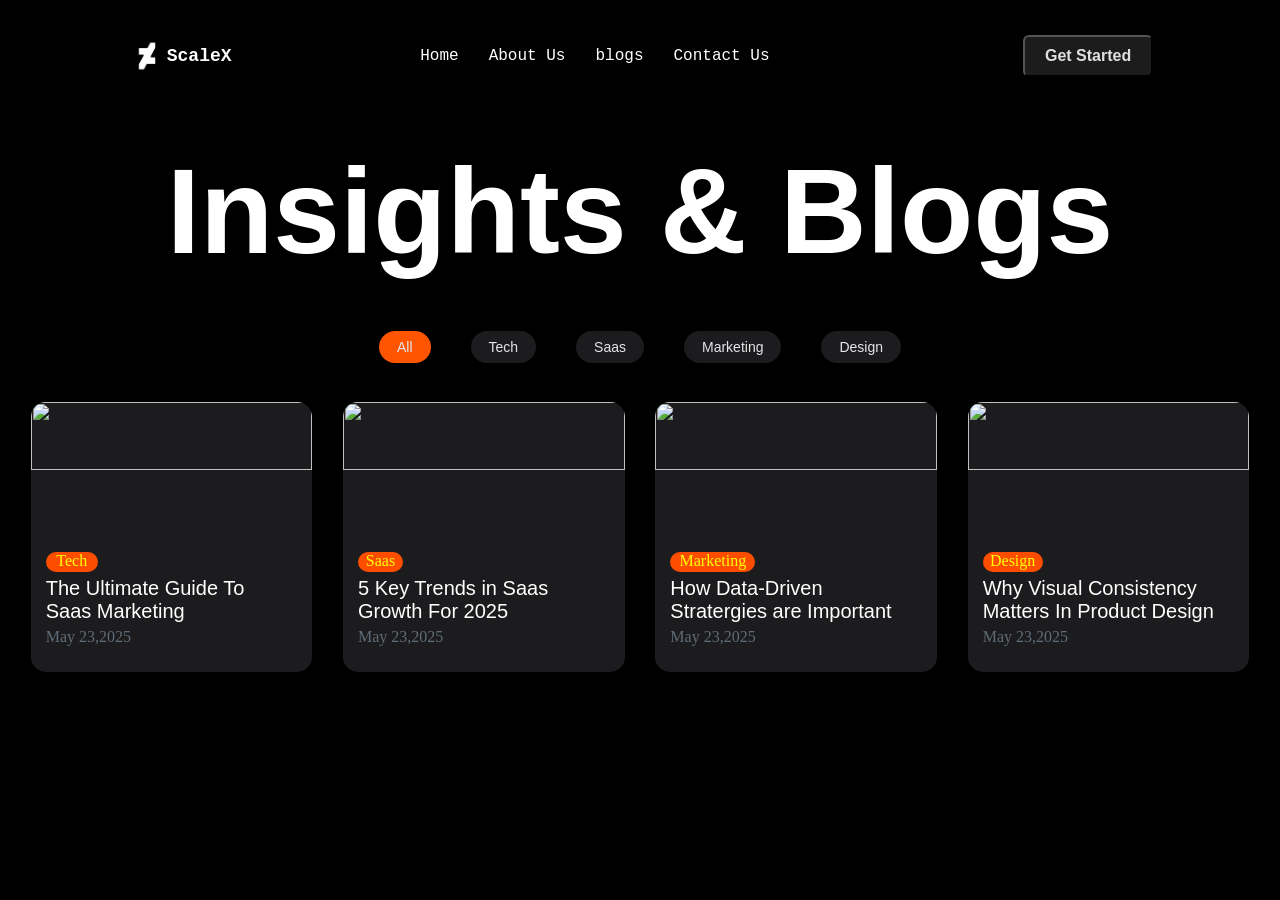
==== 1/index.html @ 0212af83 "Initial commit" ====
<!DOCTYPE html>
<html lang="en">
<head>
    <meta charset="UTF-8">
    <meta name="viewport" content="width=device-width, initial-scale=1.0">
    <title>A2-1</title>
    <link rel="stylesheet" href="style.css">
</head>
<body>
    <main>
        <header><div class="logo"><img  src="./OIP-removebg-preview.png" alt=""><h1>ScaleX</h1></div>
            <nav>
                <a href="#home">Home</a>
                <a href="#about">About Us</a>
                <a href="#blogs">blogs</a>
                <a href="#contact">Contact Us</a>
            </nav>
            <button>Get Started</button>
        </header>
        <div class="hero">
            <h1>Insights & Blogs</h1>
        </div>
        <div id="category">
            <div><button style="background-color: rgb(255, 85, 0);">All</button></div>
            <div><button>Tech</button></div>
            <div><button>Saas</button></div>
            <div><button>Marketing</button></div>
            <div><button>Design</button></div>
        </div>
        <footer>
            <div class="card"><img src="https://web-images4.pixpa.com/UKKjgYyYu__U4KgQJZSdKJ3SHtyC8kNSq0aVKWVwAas/rs:fit:1200:0/q:80/aHR0cHM6Ly9waXhwYWNvbS1pbWcucGl4cGEuY29tL2NvbS9hcnRpY2xlcy8xNTk5NzYzNTcyLTUxMzQzMy1zYXZlLTIwMjAwOTExLTI0MTEyMmpwZy5qcGc=" alt="">
                <div class="info"><div style="width:52px;" class="cat">Tech</div>
                <h2>The Ultimate Guide To<br>Saas Marketing</h2>
                <p>May 23,2025</p></div>
            </div>
            <div class="card"><img src="https://cdn.trendhunterstatic.com/thumbs/328/monochromatic-design.jpeg" alt="">
                <div class="info"><div style="width:45px;" class="cat">Saas</div>
                <h2>5 Key Trends in Saas<br>Growth For 2025</h2>
                <p>May 23,2025</p></div>
            </div>
            <div class="card"><img src="https://images-wixmp-ed30a86b8c4ca887773594c2.wixmp.com/f/89e85545-1f2b-4992-9b5e-7e4cd89f7b3a/d1b5y1n-8555fefb-1816-4ad7-aff8-d421ecbbf8c9.jpg/v1/fill/w_600,h_450,q_75,strp/sophers_by_nozomi_aishou_d1b5y1n-fullview.jpg?token=eyJ0eXAiOiJKV1QiLCJhbGciOiJIUzI1NiJ9.[base64].BHV0j3kfzQcpGEbiA1mJX9M4rMeyShpqWlI-bmhkKMk" alt="">
                <div class="info"><div style="width:85px;"class="cat" >Marketing</div>
                <h2>How Data-Driven<br>Stratergies are Important</h2>
                <p>May 23,2025</p></div>
            </div>
            <div class="card"><img src="https://i1.wp.com/digital-photography-school.com/wp-content/uploads/2017/03/monochrome-03.jpg?resize=750%2C500&ssl=1" alt="">
                <div class="info"><div style="width:60px;" class="cat">Design</div>
                <h2>Why Visual Consistency<br> Matters In Product Design</h2>
                <p>May 23,2025</p></div>
            </div>
            
        </footer>
    </main>
    
</body>
</html>
---- 1/style.css ----
*{
    padding: 0%;
    margin: 0;
    box-sizing: border-box;
}
html,body {
    width: 100%;
    height: 100%;
}
main {
    width: 100%;
    height: 100%;
    background-color: black;
}
header{
    height: 112px;
    width: 100%;
    display: flex;
    justify-content: space-around;
    align-items: center;
}
.logo {
    height: 40px;
    width: 40px;
    color: white;
    display: flex;
    font-size: 18px;
    align-items: center;
}
.logo h1 {
    font-size: 18px;
    font-family: 'Courier New', Courier, monospace;
}
.logo img {
    height: 40px;
    width: 40px;
}
nav {
    display: flex;
    justify-content: space-evenly;
    gap: 30px;
    
}
nav a {
    font-style: none;
    font-family: 'Courier New', Courier, monospace;
    color: white;
    text-decoration: none;
}
header button {
        background:#1c1c1c;
        border-radius: 6px;
        padding: 10px 20px;
        font-size: 16px;
        font-weight: 700;
        color: #E0E0E0;
        cursor: pointer;
        
}
.hero {
    height: 200px;
    width: 100%;
}
.hero h1 {
    color: white;
    text-align: center;
    font-size: 120px;
    font-family: 'Franklin Gothic Medium', 'Arial Narrow', Arial, sans-serif;
    margin: 10px;
    padding: 20px;
}
#category{
    display: flex;
    height: 50px;
    width: 100%;
    align-items: center;
    justify-content: center;
    gap: 40px;
    padding: 20px;
    display: flex;
}
#category button {
    background-color: #1c1c1e; 
    color: #e5e5e7;           
    font-family: -apple-system, BlinkMacSystemFont, "Segoe UI", Roboto, Helvetica, Arial, sans-serif;
    font-size: 14px;
    font-weight: 500;
    padding: 8px 18px;
    border-radius: 20px;    
    border: none;
    cursor: pointer;
}
footer {
    width: 100%;
    height:330px;
    display: flex;
    align-items: center;
    justify-content: space-evenly;

}
.card {
    height: 270px;
    width: 22%;
    background-color: #1c1c1e;
    border-radius: 15px;
}
.card img {
    width: 100%;
    height: 50%;
    border-radius: 15px;
}
footer h2 {
    color: white;
    font-size: 20px;
    font-family:Arial, Helvetica, sans-serif;
    font-weight: 300;
    margin-top: 5px;
    margin-bottom: 5px;
}
.cat {
    height: 20px;
    background-color: rgb(255, 77, 0);
    color: yellow;
    border-radius: 10px;
    text-align: center;
}
.info {
    padding: 15px;
}
.info p {
    color: rgb(95, 108, 119);
}
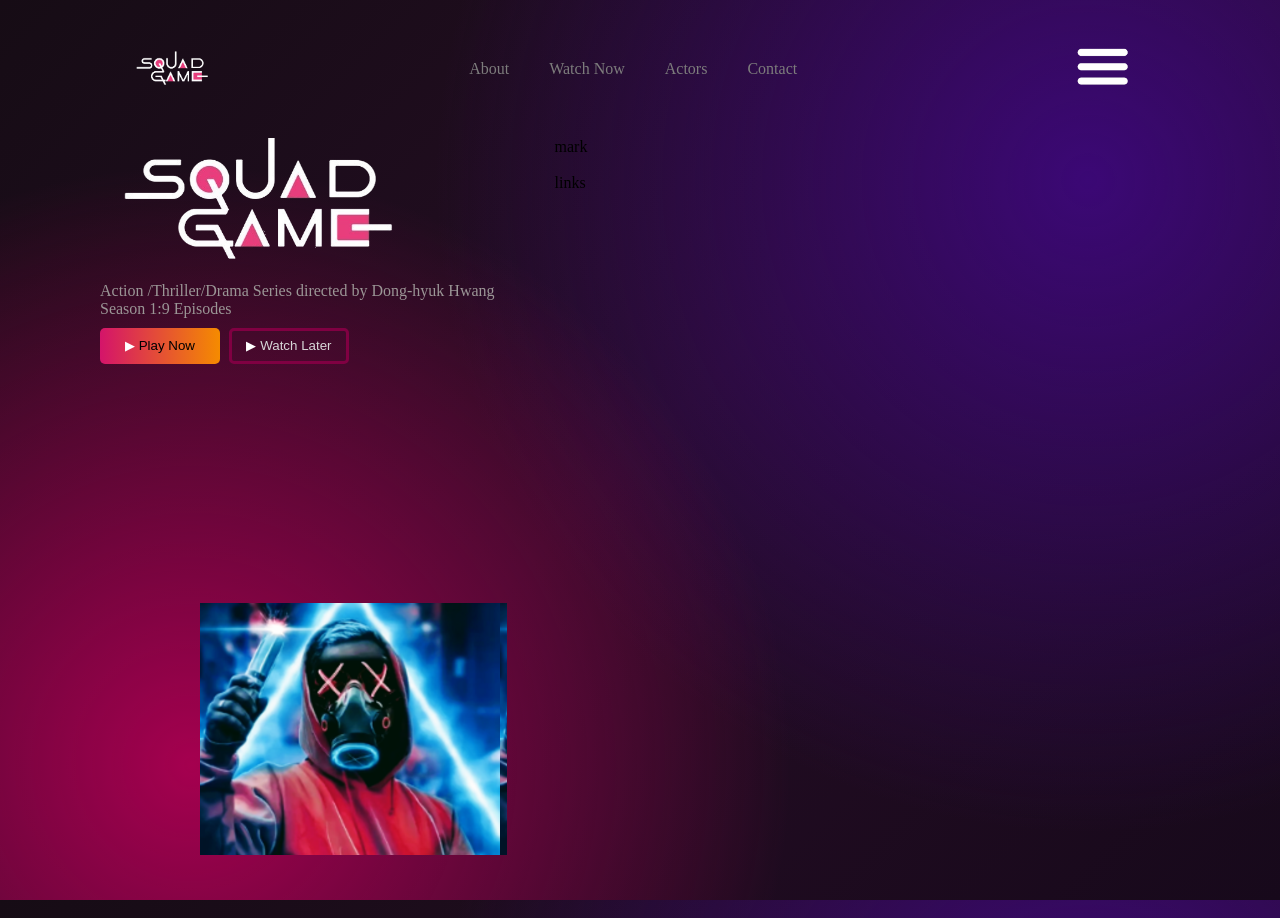
==== commit 8d7dff59: "ASSIGNMENT 3" ====
--- a/1/index.html
+++ b/1/index.html
@@ -3,54 +3,42 @@
 <head>
     <meta charset="UTF-8">
     <meta name="viewport" content="width=device-width, initial-scale=1.0">
-    <title>A2-1</title>
+    <title>A3-1</title>
     <link rel="stylesheet" href="style.css">
 </head>
 <body>
+    <header>
+        <div><img src="./Squad Game (2)_edited.avif" alt="" id="i1"></div>
+        <nav>
+            <a href="">About</a>
+            <a href="">Watch Now</a>
+            <a href="">Actors</a>
+            <a href="">Contact</a>
+        </nav>
+        <div><img src="./navbar-toggle-icon-menu-hamburger-png-white--m2i8i8A0K9A0H7b1-removebg-preview.png" alt="" id="i2"></div>
+    </header>
     <main>
-        <header><div class="logo"><img  src="./OIP-removebg-preview.png" alt=""><h1>ScaleX</h1></div>
-            <nav>
-                <a href="#home">Home</a>
-                <a href="#about">About Us</a>
-                <a href="#blogs">blogs</a>
-                <a href="#contact">Contact Us</a>
-            </nav>
-            <button>Get Started</button>
-        </header>
-        <div class="hero">
-            <h1>Insights & Blogs</h1>
+        <div id="hero1">
+            <img src="./sq-removebg-preview.png" alt="" id="squid">
+            <p>Action /Thriller/Drama Series directed by Dong-hyuk Hwang<br>Season 1:9 Episodes</p>
+            <button id="bt1">
+                <span style="color: white;">▶</span>
+                <span>Play Now</span>
+            </button>
+            <button id="bt2">
+                <span style="color: white;">▶</span>
+                    Watch Later</button>
         </div>
-        <div id="category">
-            <div><button style="background-color: rgb(255, 85, 0);">All</button></div>
-            <div><button>Tech</button></div>
-            <div><button>Saas</button></div>
-            <div><button>Marketing</button></div>
-            <div><button>Design</button></div>
-        </div>
-        <footer>
-            <div class="card"><img src="https://web-images4.pixpa.com/UKKjgYyYu__U4KgQJZSdKJ3SHtyC8kNSq0aVKWVwAas/rs:fit:1200:0/q:80/aHR0cHM6Ly9waXhwYWNvbS1pbWcucGl4cGEuY29tL2NvbS9hcnRpY2xlcy8xNTk5NzYzNTcyLTUxMzQzMy1zYXZlLTIwMjAwOTExLTI0MTEyMmpwZy5qcGc=" alt="">
-                <div class="info"><div style="width:52px;" class="cat">Tech</div>
-                <h2>The Ultimate Guide To<br>Saas Marketing</h2>
-                <p>May 23,2025</p></div>
-            </div>
-            <div class="card"><img src="https://cdn.trendhunterstatic.com/thumbs/328/monochromatic-design.jpeg" alt="">
-                <div class="info"><div style="width:45px;" class="cat">Saas</div>
-                <h2>5 Key Trends in Saas<br>Growth For 2025</h2>
-                <p>May 23,2025</p></div>
-            </div>
-            <div class="card"><img src="https://images-wixmp-ed30a86b8c4ca887773594c2.wixmp.com/f/89e85545-1f2b-4992-9b5e-7e4cd89f7b3a/d1b5y1n-8555fefb-1816-4ad7-aff8-d421ecbbf8c9.jpg/v1/fill/w_600,h_450,q_75,strp/sophers_by_nozomi_aishou_d1b5y1n-fullview.jpg?token=eyJ0eXAiOiJKV1QiLCJhbGciOiJIUzI1NiJ9.[base64].BHV0j3kfzQcpGEbiA1mJX9M4rMeyShpqWlI-bmhkKMk" alt="">
-                <div class="info"><div style="width:85px;"class="cat" >Marketing</div>
-                <h2>How Data-Driven<br>Stratergies are Important</h2>
-                <p>May 23,2025</p></div>
-            </div>
-            <div class="card"><img src="https://i1.wp.com/digital-photography-school.com/wp-content/uploads/2017/03/monochrome-03.jpg?resize=750%2C500&ssl=1" alt="">
-                <div class="info"><div style="width:60px;" class="cat">Design</div>
-                <h2>Why Visual Consistency<br> Matters In Product Design</h2>
-                <p>May 23,2025</p></div>
-            </div>
-            
-        </footer>
+        <div id="hero2">
+        <div>mark</div>
+        <div><img src="" alt=""></div>
+        <div>links</div></div>
     </main>
+    <footer>
+        <div class="vid"><div></div></div>
+        <div class="vid"><div></div></div>
+        <div class="vid"><div></div></div>
+    </footer>
     
 </body>
 </html>
--- a/1/style.css
+++ b/1/style.css
@@ -1,132 +1,125 @@
-*{
-    padding: 0%;
+* {
+    padding: 0;
     margin: 0;
     box-sizing: border-box;
 }
 html,body {
+    height: 100%;
     width: 100%;
-    height: 100%;
 }
-main {
-    width: 100%;
-    height: 100%;
-    background-color: black;
+body {
+            margin: 0;
+            min-height: 100vh;
+
+            background:
+                radial-gradient(
+                    circle at 15% 85%,
+                    #a5004f 0%,
+                    transparent 45%
+                ),
+                radial-gradient(
+                    circle at 85% 20%,
+                    #3b0875 0%,
+                    transparent 50%
+                ),
+                linear-gradient(
+                
+                    135deg,
+                    #160c15,
+                    #250d24 50%,
+                    #17091b
+                );
+                
 }
-header{
-    height: 112px;
+
+header {
+    height: 12%;
     width: 100%;
     display: flex;
     justify-content: space-around;
     align-items: center;
+    padding-top: 30px;
+    color: white;
 }
-.logo {
-    height: 40px;
-    width: 40px;
-    color: white;
-    display: flex;
-    font-size: 18px;
-    align-items: center;
+
+#i1 {
+    height: 80px;
+    width: auto;
 }
-.logo h1 {
-    font-size: 18px;
-    font-family: 'Courier New', Courier, monospace;
-}
-.logo img {
-    height: 40px;
-    width: 40px;
+#i2{
+    height: 50px;
+    width: auto;
 }
 nav {
     display: flex;
     justify-content: space-evenly;
-    gap: 30px;
-    
+    gap: 40px;
 }
 nav a {
-    font-style: none;
-    font-family: 'Courier New', Courier, monospace;
+    text-decoration: none;
+    color:rgb(125, 124, 124);
+    
+
+}
+nav a:hover{
     color: white;
-    text-decoration: none;
+    border-bottom: 3px solid rgb(79, 3, 45);
 }
-header button {
-        background:#1c1c1c;
-        border-radius: 6px;
-        padding: 10px 20px;
-        font-size: 16px;
-        font-weight: 700;
-        color: #E0E0E0;
-        cursor: pointer;
-        
+main {
+    height: 55%;
+    width: 100%;
+    padding: 30px;
+    align-content: center;
+    display: flex;
+    gap: 60px;
 }
-.hero {
-    height: 200px;
-    width: 100%;
+
+#squid {
+    height: auto;
+    width: 300px;
+    margin-bottom: 10px;
 }
-.hero h1 {
-    color: white;
-    text-align: center;
-    font-size: 120px;
-    font-family: 'Franklin Gothic Medium', 'Arial Narrow', Arial, sans-serif;
-    margin: 10px;
-    padding: 20px;
+#hero1  {
+    padding-left: 70px;
+    color: rgb(155, 150, 150);
 }
-#category{
-    display: flex;
-    height: 50px;
-    width: 100%;
-    align-items: center;
-    justify-content: center;
-    gap: 40px;
-    padding: 20px;
-    display: flex;
+p{
+    margin-bottom: 10px;
 }
-#category button {
-    background-color: #1c1c1e; 
-    color: #e5e5e7;           
-    font-family: -apple-system, BlinkMacSystemFont, "Segoe UI", Roboto, Helvetica, Arial, sans-serif;
-    font-size: 14px;
-    font-weight: 500;
-    padding: 8px 18px;
-    border-radius: 20px;    
+#bt1 {
+    height: 36px;
+    width: 120px;
+    background: linear-gradient(90deg, #d4146a, #f58b00);
+    border-radius: 5px;
     border: none;
-    cursor: pointer;
+    margin-right: 5px;
+}
+#bt2 {
+    height: 36px;
+    width: 120px;
+    border-radius: 5px;
+    border: 3px solid rgb(128, 0, 66);
+    color: rgb(215, 215, 215);
+    background-color: transparent;
 }
 footer {
-    width: 100%;
-    height:330px;
+    height: 35%;
+    width: 80%;
     display: flex;
-    align-items: center;
-    justify-content: space-evenly;
-
+    gap: 30px;
+    margin-left: 200px;
 }
-.card {
-    height: 270px;
-    width: 22%;
-    background-color: #1c1c1e;
-    border-radius: 15px;
+footer div{
+    height: 80%;
+    width: 30%;
+    gap:30px;
 }
-.card img {
-    width: 100%;
-    height: 50%;
-    border-radius: 15px;
+.vid:nth-child(0){
+    background-image:url("./f1.gif");
 }
-footer h2 {
-    color: white;
-    font-size: 20px;
-    font-family:Arial, Helvetica, sans-serif;
-    font-weight: 300;
-    margin-top: 5px;
-    margin-bottom: 5px;
+.vid:nth-child(1){
+    background-image: url("./f2.png");
 }
-.cat {
-    height: 20px;
-    background-color: rgb(255, 77, 0);
-    color: yellow;
-    border-radius: 10px;
-    text-align: center;
+.vid:nth-child(2){
+    background-color: url("./f3.jpg");
 }
-.info {
-    padding: 15px;
-}
-.info p {
-    color: rgb(95, 108, 119);
-}
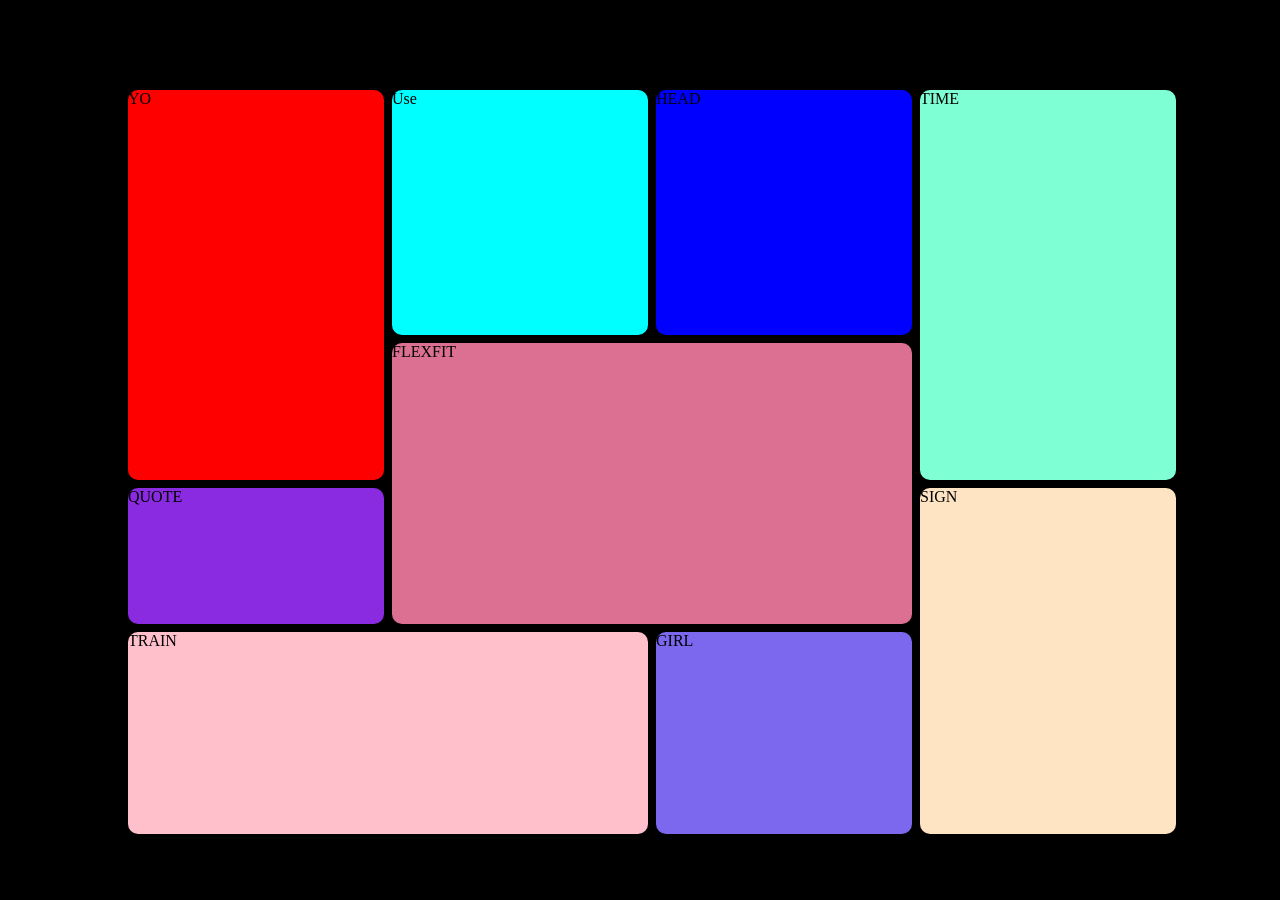
==== commit d1d129a1: "Assignment 4" ====
--- a/1/index.html
+++ b/1/index.html
@@ -3,42 +3,20 @@
 <head>
     <meta charset="UTF-8">
     <meta name="viewport" content="width=device-width, initial-scale=1.0">
-    <title>A3-1</title>
+    <title>A4-1</title>
     <link rel="stylesheet" href="style.css">
 </head>
 <body>
-    <header>
-        <div><img src="./Squad Game (2)_edited.avif" alt="" id="i1"></div>
-        <nav>
-            <a href="">About</a>
-            <a href="">Watch Now</a>
-            <a href="">Actors</a>
-            <a href="">Contact</a>
-        </nav>
-        <div><img src="./navbar-toggle-icon-menu-hamburger-png-white--m2i8i8A0K9A0H7b1-removebg-preview.png" alt="" id="i2"></div>
-    </header>
     <main>
-        <div id="hero1">
-            <img src="./sq-removebg-preview.png" alt="" id="squid">
-            <p>Action /Thriller/Drama Series directed by Dong-hyuk Hwang<br>Season 1:9 Episodes</p>
-            <button id="bt1">
-                <span style="color: white;">▶</span>
-                <span>Play Now</span>
-            </button>
-            <button id="bt2">
-                <span style="color: white;">▶</span>
-                    Watch Later</button>
-        </div>
-        <div id="hero2">
-        <div>mark</div>
-        <div><img src="" alt=""></div>
-        <div>links</div></div>
+        <div id="yo">YO</div>
+        <div id="use">Use</div>
+        <div id="head">HEAD</div>
+        <div id="time">TIME</div>
+        <div id="quote">QUOTE</div>
+        <div id="flexfit">FLEXFIT</div>
+        <div id="train">TRAIN</div>
+        <div id="girl">GIRL</div>
+        <div id="sign">SIGN</div>      
     </main>
-    <footer>
-        <div class="vid"><div></div></div>
-        <div class="vid"><div></div></div>
-        <div class="vid"><div></div></div>
-    </footer>
-    
 </body>
 </html>
--- a/1/style.css
+++ b/1/style.css
@@ -1,125 +1,75 @@
-* {
+*{
+    margin: 0;
     padding: 0;
-    margin: 0;
     box-sizing: border-box;
 }
 html,body {
     height: 100%;
     width: 100%;
+    background-color: black;
+    display: flex;
+    align-items: center;
+    justify-content: center;
 }
-body {
-            margin: 0;
-            min-height: 100vh;
+main{
+    display: grid;
+    height: 80%;
+    width: 80%;
+    margin: 1px solid;
+    grid-template-columns: 25% 25% 25% 25%;
+    grid-template-rows: 34% 19% 19% 28%;
 
-            background:
-                radial-gradient(
-                    circle at 15% 85%,
-                    #a5004f 0%,
-                    transparent 45%
-                ),
-                radial-gradient(
-                    circle at 85% 20%,
-                    #3b0875 0%,
-                    transparent 50%
-                ),
-                linear-gradient(
-                
-                    135deg,
-                    #160c15,
-                    #250d24 50%,
-                    #17091b
-                );
-                
-}
-
-header {
-    height: 12%;
-    width: 100%;
-    display: flex;
-    justify-content: space-around;
-    align-items: center;
-    padding-top: 30px;
-    color: white;
-}
-
-#i1 {
-    height: 80px;
-    width: auto;
-}
-#i2{
-    height: 50px;
-    width: auto;
-}
-nav {
-    display: flex;
-    justify-content: space-evenly;
-    gap: 40px;
-}
-nav a {
-    text-decoration: none;
-    color:rgb(125, 124, 124);
-    
+    grid-template-areas: 
+    "A1 A2 A3 A4"
+    "A1 A5 A5 A4"
+    "A6 A5 A5 A7"
+    "A8 A8 A9 A7"
+    ;
+    grid-gap: 8px;
 
 }
-nav a:hover{
-    color: white;
-    border-bottom: 3px solid rgb(79, 3, 45);
+#yo{
+    background-color: red;
+    grid-area: A1;
+    border-radius: 10px;
 }
-main {
-    height: 55%;
-    width: 100%;
-    padding: 30px;
-    align-content: center;
-    display: flex;
-    gap: 60px;
+#use{
+    background-color: aqua;
+    grid-area: A2;
+    border-radius: 10px;
 }
-
-#squid {
-    height: auto;
-    width: 300px;
-    margin-bottom: 10px;
+#head{
+    background-color:blue ;
+    grid-area: A3;
+    border-radius: 10px;
 }
-#hero1  {
-    padding-left: 70px;
-    color: rgb(155, 150, 150);
+#time{
+    background-color: aquamarine;
+    grid-area: A4;
+    border-radius: 10px;
 }
-p{
-    margin-bottom: 10px;
+#quote{
+    background-color: blueviolet;
+    grid-area: A6;
+    border-radius: 10px;
 }
-#bt1 {
-    height: 36px;
-    width: 120px;
-    background: linear-gradient(90deg, #d4146a, #f58b00);
-    border-radius: 5px;
-    border: none;
-    margin-right: 5px;
+#flexfit{
+    background-color: palevioletred;
+    grid-area: A5;
+    border-radius: 10px;
 }
-#bt2 {
-    height: 36px;
-    width: 120px;
-    border-radius: 5px;
-    border: 3px solid rgb(128, 0, 66);
-    color: rgb(215, 215, 215);
-    background-color: transparent;
+#train{
+    background-color: pink;
+    grid-area: A8;
+    border-radius: 10px;
 }
-footer {
-    height: 35%;
-    width: 80%;
-    display: flex;
-    gap: 30px;
-    margin-left: 200px;
+#girl{
+    background-color: mediumslateblue;
+    grid-area: A9;
+    border-radius: 10px;
 }
-footer div{
-    height: 80%;
-    width: 30%;
-    gap:30px;
+#sign{
+    background-color: bisque;
+    grid-area:A7;
+    border-radius: 10px;
 }
-.vid:nth-child(0){
-    background-image:url("./f1.gif");
-}
-.vid:nth-child(1){
-    background-image: url("./f2.png");
-}
-.vid:nth-child(2){
-    background-color: url("./f3.jpg");
-}
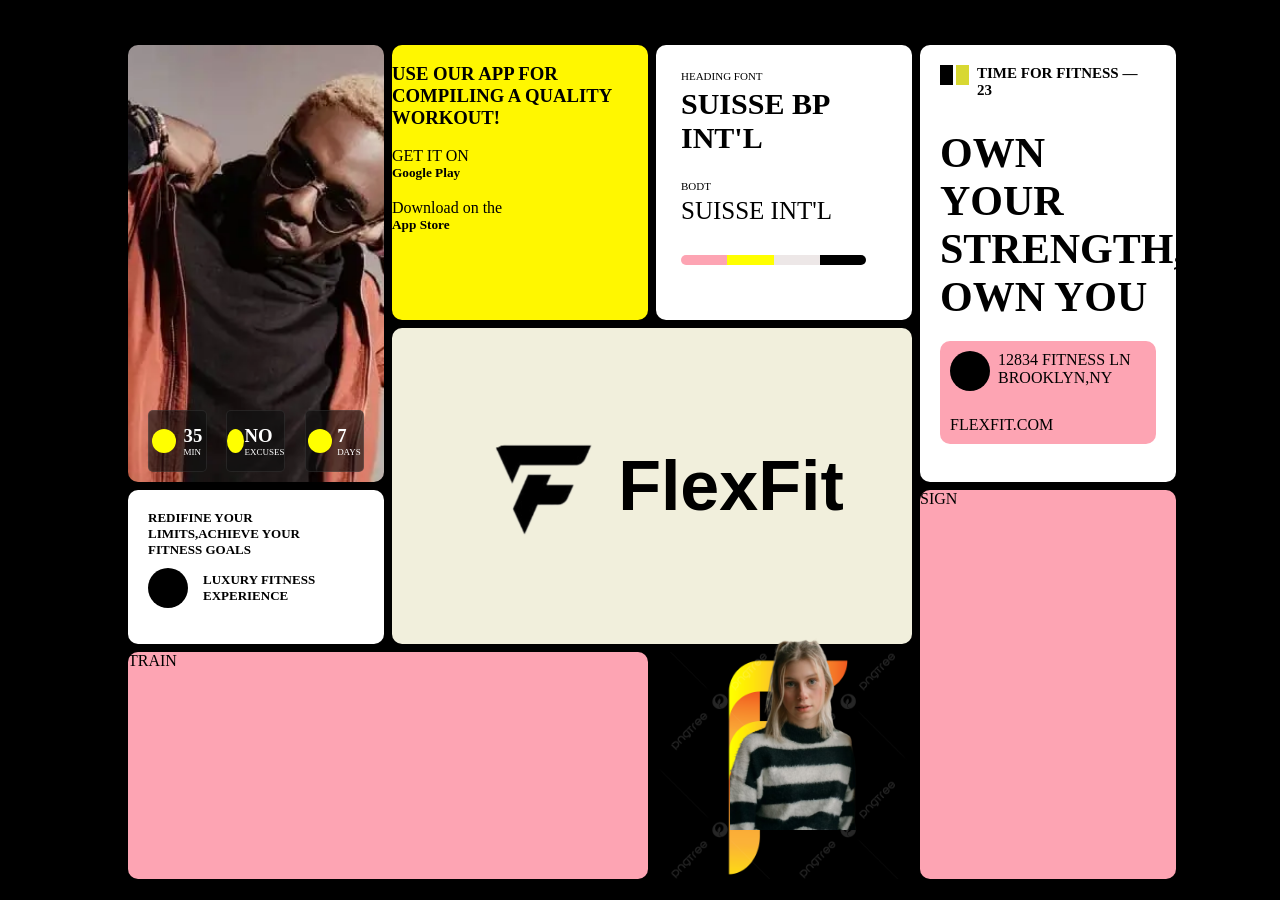
==== commit c95deffe: "latest" ====
--- a/1/index.html
+++ b/1/index.html
@@ -8,14 +8,68 @@
 </head>
 <body>
     <main>
-        <div id="yo">YO</div>
-        <div id="use">Use</div>
-        <div id="head">HEAD</div>
-        <div id="time">TIME</div>
-        <div id="quote">QUOTE</div>
-        <div id="flexfit">FLEXFIT</div>
+        <div id="yo">
+
+            <div class="feat">
+                <div class="inn"></div>
+                <div><h3>35</h3><p>MIN</p></div>
+            </div>
+            <div class="feat">
+                <div class="inn"></div>
+                <div><h3>NO</h3><p>EXCUSES</p></div>
+            </div>
+            <div class="feat">
+                <div class="inn"></div>
+                <div><h3>7</h3><p>DAYS</p></div>
+            </div>
+        </div>
+        <div id="use">
+            <img src="" alt="">
+            <h3>USE OUR APP FOR<br>COMPILING A QUALITY<br>WORKOUT!</h3>
+            <div id="play">
+                <div><img src="" alt=""><div><p>GET IT ON</p><h5>Google Play</h5></div></div>
+                <div><img src="" alt=""><div><p>Download on the</p><h5>App Store</h5></div></div>
+            </div>
+        </div>
+        <div id="head">
+            <p>HEADING FONT</p>
+            <h1>SUISSE BP INT'L</h1>
+            <p>BODT</p>
+            <h3>SUISSE INT'L</h3>
+            <div id="pipe">
+                <div style="background-color: rgb(253, 164, 179);"></div>
+                <div style="background-color: yellow;"></div>
+                <div style="background-color: rgb(237, 231, 231);"></div>
+                <div style="background-color: black;"></div>
+            </div>
+        </div>
+        <div id="time">
+            <div id="fit">
+                <div id="log">
+                    <div style="background-color: black;"></div>
+                    <div style="background-color: rgb(216, 216, 50);"></div>
+                </div>
+                <h4>TIME FOR FITNESS — 23</h4>
+            </div>
+            <h1>OWN YOUR<br>STRENGTH,<br>OWN YOU</h1>
+            <div id="add">
+                <div id="web">
+                    <div></div>
+                    <p>12834 FITNESS LN<br>BROOKLYN,NY</p>
+                </div>
+                <p>FLEXFIT.COM</p>
+            </div>
+        </div>
+        <div id="quote">
+            <h2>REDIFINE YOUR<br>LIMITS,ACHIEVE YOUR<br>FITNESS GOALS</h2>
+            <div id="tag">
+                <div id="f"></div>
+                <h4>LUXURY FITNESS<br>EXPERIENCE</h4>
+            </div>
+        </div>
+        <div id="flexfit"><img src="./fl.png" alt=""><h1>FlexFit</h1></div>
         <div id="train">TRAIN</div>
-        <div id="girl">GIRL</div>
+        <div id="girl"><img src="./lady.png" alt=""></div>
         <div id="sign">SIGN</div>      
     </main>
 </body>
--- a/1/style.css
+++ b/1/style.css
@@ -13,7 +13,7 @@
 }
 main{
     display: grid;
-    height: 80%;
+    height: 90%;
     width: 80%;
     margin: 1px solid;
     grid-template-columns: 25% 25% 25% 25%;
@@ -29,47 +29,187 @@
 
 }
 #yo{
-    background-color: red;
+    background-image: url(./OIP.webp);
+    background-size: cover;
+    background-repeat: no-repeat;
+    background-position: center;
     grid-area: A1;
     border-radius: 10px;
+    display: flex;
+    align-items: flex-end;
+    justify-content: space-around;
+    padding: 10px;
+}
+.feat{
+    height: 15%;
+    width: 25%;
+    background: rgba(18, 18, 18, 0.65);
+    border: 1px solid rgba(255, 255, 255, 0.08);
+    border-radius: 5px;
+    display: flex;
+    align-items: center;
+    justify-content: space-around;
+    color: white;
+}
+.inn{
+    height: 24px;
+    border-radius:50%;
+    width: 24px;
+    background-color: yellow;
+}
+.feat p{
+    font-size: 9px;
 }
 #use{
-    background-color: aqua;
+    background-color: rgb(255, 247, 0);
     grid-area: A2;
     border-radius: 10px;
 }
 #head{
-    background-color:blue ;
+    background-color: rgb(255, 255, 255);
     grid-area: A3;
-    border-radius: 10px;
+    padding: 25px;
+    border-radius: 10px;
+}
+#head p{
+    font-size: 11px;
+}
+#head h1{
+    font-size: 30px;
+    margin-top:5px;
+    margin-bottom: 25px;
+
+}
+#head h3{
+    font-size: 25px;
+    margin-top: 5px;
+    font-weight: 100;
+    margin-bottom: 30px;
+}
+#pipe {
+    height: 10px;
+    width: 90%;
+    
+    border-radius: 5px;
+    display: flex;
+    overflow: hidden;
+}
+#pipe div{
+    width: 35%;
+    height: 100%;
+    /* border-radius:5px 5px 5px 5px; */
 }
 #time{
-    background-color: aquamarine;
+    background-color:white;
     grid-area: A4;
     border-radius: 10px;
+    padding: 20px;
+}
+#log{
+    display: flex;
+    gap: 3px;
+    margin-right: 8px;
+}
+#log div{
+    height:20px;
+    width: 13px;
+
+}
+#time h1 {
+    margin-top: 30px;
+    margin-bottom: 20px;
+    font-size: 42px;
+}
+#fit {
+    display: flex;
+}
+#fit h4{
+    font-size: 15px;
+}
+#web{
+    display: flex;
+    gap: 8px;
+    margin-bottom: 25px;
+}
+#add{
+    background-color: rgb(253, 164, 179);
+    padding: 10px;
+    border-radius: 10px;
+}
+
+#web div{
+    height: 40px;
+    width: 40px;
+    border-radius: 20px;
+    background-color: black;
 }
 #quote{
-    background-color: blueviolet;
+    background-color: rgb(255, 255, 255);
     grid-area: A6;
     border-radius: 10px;
+    padding: 20px;
+}
+#quote h2{
+    font-size: 13px;
+    font-weight: 900;
+}
+#quote h4{
+    font-size: 13px;
+}
+#tag {
+    margin-top: 10px;
+    display: flex;
+    gap: 15px;
+    justify-content: flex-start;
+    align-items: center;
+}
+#f{
+    background-color: black;
+    height: 40px;
+    width: 40px;
+    border-radius:20px;
 }
 #flexfit{
-    background-color: palevioletred;
+    background-color: rgb(241, 239, 220);
     grid-area: A5;
     border-radius: 10px;
-}
+    display: flex;
+    align-items: center;
+    justify-content: center;
+}
+#flexfit img {
+    height: 50%;
+    width: auto;
+}
+#flexfit h1{
+    font-size: 70px;
+    font-family: Arial, Helvetica, sans-serif;
+    font-weight:bolder;
+}
+
 #train{
-    background-color: pink;
+    background-color: rgb(253, 164, 179);
     grid-area: A8;
     border-radius: 10px;
 }
 #girl{
-    background-color: mediumslateblue;
+    background-image: url(./flogo.png);
     grid-area: A9;
     border-radius: 10px;
+    background-size: cover;
+    background-repeat: no-repeat;
+    background-position: center;
+
+}
+#girl img {
+    height: 200px;
+    position: absolute;
+    top: 70%;
+    left: 57%;
+
 }
 #sign{
-    background-color: bisque;
+    background-color: rgb(253, 164, 179);
     grid-area:A7;
     border-radius: 10px;
 }
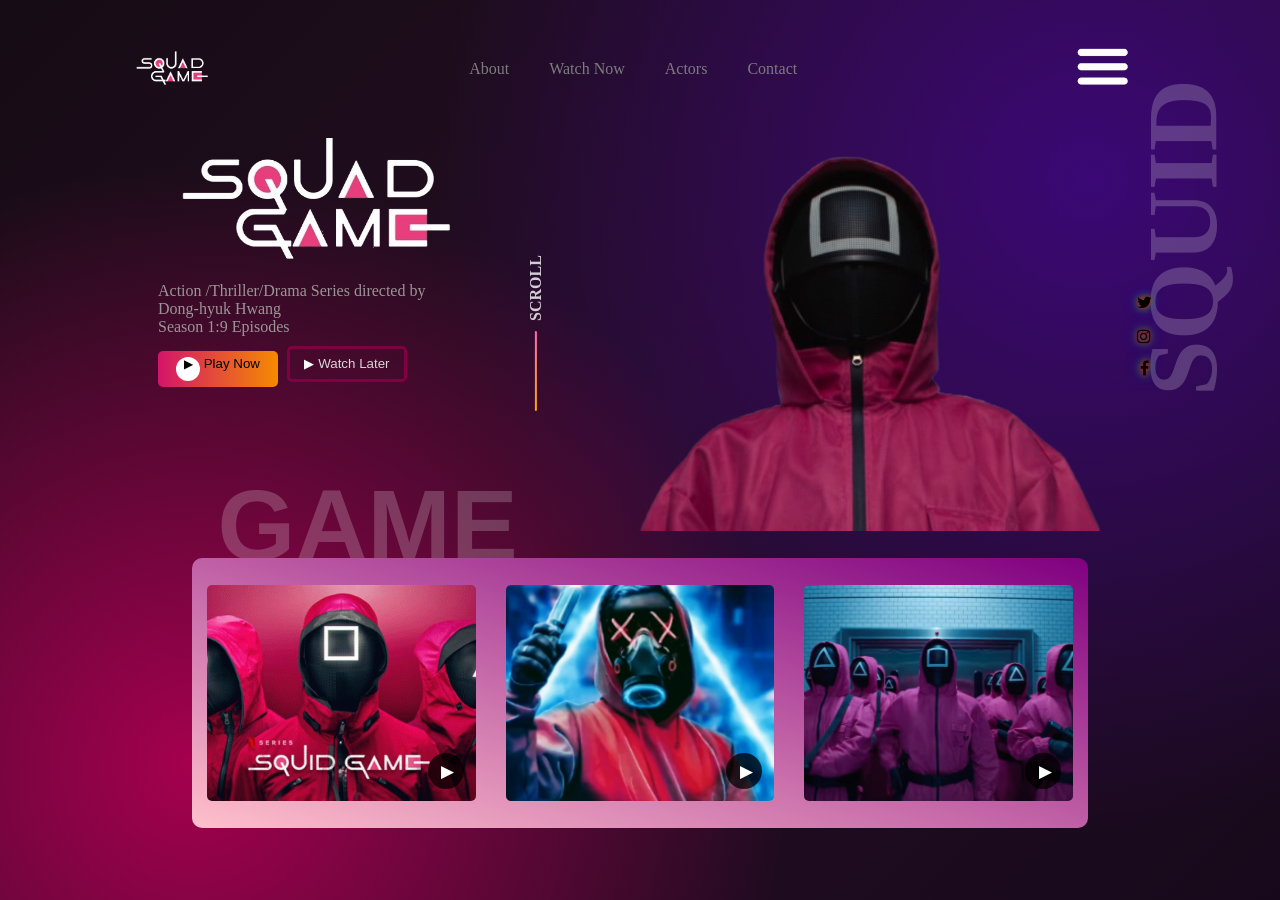
==== commit bada233f: "update in assignment 3" ====
--- a/1/index.html
+++ b/1/index.html
@@ -1,76 +1,101 @@
-<!DOCTYPE html>
+<!doctype html>
 <html lang="en">
-<head>
-    <meta charset="UTF-8">
-    <meta name="viewport" content="width=device-width, initial-scale=1.0">
-    <title>A4-1</title>
-    <link rel="stylesheet" href="style.css">
-</head>
-<body>
+  <head>
+    <meta charset="UTF-8" />
+    <meta name="viewport" content="width=device-width, initial-scale=1.0" />
+    <title>A3-1</title>
+    <link rel="stylesheet" href="style.css" />
+    <link rel="stylesheet" href=
+"https://cdnjs.cloudflare.com/ajax/libs/font-awesome/4.7.0/css/font-awesome.min.css" />
+  </head>
+  <body>
+    <header>
+      <div><img src="./Squad Game (2)_edited.avif" alt="" id="i1" /></div>
+      <nav>
+        <a href="">About</a>
+        <a href="">Watch Now</a>
+        <a href="">Actors</a>
+        <a href="">Contact</a>
+      </nav>
+      <div>
+        <img
+          src="./navbar-toggle-icon-menu-hamburger-png-white--m2i8i8A0K9A0H7b1-removebg-preview.png"
+          alt=""
+          id="i2"
+        />
+      </div>
+    </header>
     <main>
-        <div id="yo">
-
-            <div class="feat">
-                <div class="inn"></div>
-                <div><h3>35</h3><p>MIN</p></div>
-            </div>
-            <div class="feat">
-                <div class="inn"></div>
-                <div><h3>NO</h3><p>EXCUSES</p></div>
-            </div>
-            <div class="feat">
-                <div class="inn"></div>
-                <div><h3>7</h3><p>DAYS</p></div>
-            </div>
+      <div id="hero1">
+        <img src="./sq-removebg-preview.png" alt="" id="squid" />
+        <p>
+          Action /Thriller/Drama Series directed by Dong-hyuk Hwang<br />Season
+          1:9 Episodes
+        </p>
+        <button id="bt1">
+          <div  id="play1">▶</div>
+          <span>Play Now</span>
+        </button>
+        <button id="bt2">
+          <span style="color: white">▶</span>
+          Watch Later
+        </button>
+      </div>
+      <div id="hero2">
+        <div id="vertical">
+          <div id="mar"></div>
+          <h4>SCROLL</h4>
         </div>
-        <div id="use">
-            <img src="" alt="">
-            <h3>USE OUR APP FOR<br>COMPILING A QUALITY<br>WORKOUT!</h3>
-            <div id="play">
-                <div><img src="" alt=""><div><p>GET IT ON</p><h5>Google Play</h5></div></div>
-                <div><img src="" alt=""><div><p>Download on the</p><h5>App Store</h5></div></div>
-            </div>
+        <div><img src="./sqguard.png" alt="" /></div>
+        <div style="
+                    display: flex;
+                    align-items: center;
+                    justify-content: space-around;
+                    rotate: 90deg;
+                 text-shadow:
+    0 0 5px #ff0000, 
+    0 0 10px #00ff00, 
+    0 0 15px #0000ff;   gap: 20px;
+        
+        ">
+            <div class="fa fa-twitter" style="rotate: -90deg;"></div>
+            <div class="fa fa-instagram" style="rotate: -90deg;"></div>
+            <div class="fa fa-facebook" style="rotate: -90deg;"></div>
         </div>
-        <div id="head">
-            <p>HEADING FONT</p>
-            <h1>SUISSE BP INT'L</h1>
-            <p>BODT</p>
-            <h3>SUISSE INT'L</h3>
-            <div id="pipe">
-                <div style="background-color: rgb(253, 164, 179);"></div>
-                <div style="background-color: yellow;"></div>
-                <div style="background-color: rgb(237, 231, 231);"></div>
-                <div style="background-color: black;"></div>
-            </div>
-        </div>
-        <div id="time">
-            <div id="fit">
-                <div id="log">
-                    <div style="background-color: black;"></div>
-                    <div style="background-color: rgb(216, 216, 50);"></div>
-                </div>
-                <h4>TIME FOR FITNESS — 23</h4>
-            </div>
-            <h1>OWN YOUR<br>STRENGTH,<br>OWN YOU</h1>
-            <div id="add">
-                <div id="web">
-                    <div></div>
-                    <p>12834 FITNESS LN<br>BROOKLYN,NY</p>
-                </div>
-                <p>FLEXFIT.COM</p>
-            </div>
-        </div>
-        <div id="quote">
-            <h2>REDIFINE YOUR<br>LIMITS,ACHIEVE YOUR<br>FITNESS GOALS</h2>
-            <div id="tag">
-                <div id="f"></div>
-                <h4>LUXURY FITNESS<br>EXPERIENCE</h4>
-            </div>
-        </div>
-        <div id="flexfit"><img src="./fl.png" alt=""><h1>FlexFit</h1></div>
-        <div id="train">TRAIN</div>
-        <div id="girl"><img src="./lady.png" alt=""></div>
-        <div id="sign">SIGN</div>      
+      </div>
     </main>
-</body>
-</html>+    <footer>
+      <div class="vid1"><div id="play">▶</div></div>
+      <div class="vid2"><div id="play">▶</div></div>
+      <div class="vid3"><div id="play">▶</div></div>
+    </footer>
+    <h1
+      style="
+        position: absolute;
+        color: white;
+        opacity: 0.2;
+        font-family:
+          &quot;Lucida Sans&quot;, &quot;Lucida Sans Regular&quot;,
+          &quot;Lucida Grande&quot;, &quot;Lucida Sans Unicode&quot;, Geneva,
+          Verdana, sans-serif;
+        font-size: 100px;
+        top: 52%;
+        left: 17%;
+        z-index: -1;
+      "
+    >
+      GAME
+    </h1>
+    <h1 style="
+        position: absolute;
+        color: white;
+        opacity: 0.2;
+        font-size: 100px;
+        top: 20%;
+        left: 80%;
+        rotate: -90deg;
+        z-index: -1;">
+        SQUID
+    </h1>
+  </body>
+</html>
--- a/1/style.css
+++ b/1/style.css
@@ -1,215 +1,211 @@
-*{
+* {
+    padding: 0;
     margin: 0;
-    padding: 0;
     box-sizing: border-box;
 }
 html,body {
     height: 100%;
     width: 100%;
-    background-color: black;
+    display: flex;
+    align-items: center;
+    flex-direction: column;
+}
+body {
+            margin: 0;
+            min-height: 100vh;
+
+            background:
+                radial-gradient(
+                    circle at 15% 85%,
+                    #a5004f 0%,
+                    transparent 45%
+                ),
+                radial-gradient(
+                    circle at 85% 20%,
+                    #3b0875 0%,
+                    transparent 50%
+                ),
+                linear-gradient(
+                
+                    135deg,
+                    #160c15,
+                    #250d24 50%,
+                    #17091b
+                );
+                
+}
+
+header {
+    height: 12%;
+    width: 100%;
+    display: flex;
+    justify-content: space-around;
+    align-items: center;
+    padding-top: 30px;
+    color: white;
+}
+
+#i1 {
+    height: 80px;
+    width: auto;
+}
+#i2{
+    height: 50px;
+    width: auto;
+}
+nav {
+    display: flex;
+    justify-content: space-evenly;
+    gap: 40px;
+}
+nav a {
+    text-decoration: none;
+    color:rgb(125, 124, 124);
+    
+
+}
+nav a:hover{
+    color: white;
+    border-bottom: 3px solid rgb(79, 3, 45);
+}
+main {
+    height: 50%;
+    width: 80%;
+    padding: 30px;
+    align-content: center;
+    display: flex;
+    justify-content: space-around;
+    
+}
+
+#squid {
+    height: auto;
+    width: 300px;
+    margin-bottom: 10px;
+}
+
+#hero1  {
+    
+    color: rgb(155, 150, 150);
+
+}
+#hero2{
+    display: flex; 
+    align-items: center;
+    justify-content: space-around;
+}
+#hero2 img{
+    height: 400px;
+    width: auto;
+}
+
+#vertical{
     display: flex;
     align-items: center;
     justify-content: center;
-}
-main{
-    display: grid;
-    height: 90%;
-    width: 80%;
-    margin: 1px solid;
-    grid-template-columns: 25% 25% 25% 25%;
-    grid-template-rows: 34% 19% 19% 28%;
-
-    grid-template-areas: 
-    "A1 A2 A3 A4"
-    "A1 A5 A5 A4"
-    "A6 A5 A5 A7"
-    "A8 A8 A9 A7"
-    ;
-    grid-gap: 8px;
-
-}
-#yo{
-    background-image: url(./OIP.webp);
+    rotate:270deg;
+    gap: 10px;
+    color: rgba(255, 255, 255, 0.797);
+}
+#mar{
+    height: 2px;
+    width: 80px;
+    background: linear-gradient(to right,orange,hotpink);
+    border-radius: 1px;
+}
+p{
+    margin-bottom: 10px;
+}
+#bt1 {
+    height: 36px;
+    width: 120px;
+    background: linear-gradient(90deg, rgb(212, 20, 106), #f58b00);
+    border-radius: 5px;
+    border: none;
+    
+    align-items: center;
+    justify-content: center;
+    gap: 5px;
+    margin-right: 5px;
+}
+#bt2 {
+    height: 36px;
+    width: 120px;
+    border-radius: 5px;
+    border: 3px solid rgb(128, 0, 66);
+    color: rgb(215, 215, 215);
+    background-color: transparent;
+}
+footer {
+    height: 30%;
+    width: 70%;
+    display: flex;
+    /* background-color:rgba(163, 14, 103, 0.7); */
+    background: rgba(30, 5, 15, 0.65);
+    background:linear-gradient(to top right,pink,purple);
+    
+    align-items: center;
+    justify-content: space-around;
+    border-radius: 10px;
+
+}
+footer div{
+    height: 80%;
+    width: 30%;
+    gap:30px;
+}
+.vid1{
+    background-image:url("./f1.gif");
     background-size: cover;
     background-repeat: no-repeat;
     background-position: center;
-    grid-area: A1;
-    border-radius: 10px;
-    display: flex;
-    align-items: flex-end;
-    justify-content: space-around;
-    padding: 10px;
-}
-.feat{
-    height: 15%;
-    width: 25%;
-    background: rgba(18, 18, 18, 0.65);
-    border: 1px solid rgba(255, 255, 255, 0.08);
-    border-radius: 5px;
-    display: flex;
-    align-items: center;
-    justify-content: space-around;
-    color: white;
-}
-.inn{
-    height: 24px;
-    border-radius:50%;
-    width: 24px;
-    background-color: yellow;
-}
-.feat p{
-    font-size: 9px;
-}
-#use{
-    background-color: rgb(255, 247, 0);
-    grid-area: A2;
-    border-radius: 10px;
-}
-#head{
-    background-color: rgb(255, 255, 255);
-    grid-area: A3;
-    padding: 25px;
-    border-radius: 10px;
-}
-#head p{
-    font-size: 11px;
-}
-#head h1{
-    font-size: 30px;
-    margin-top:5px;
-    margin-bottom: 25px;
-
-}
-#head h3{
-    font-size: 25px;
-    margin-top: 5px;
-    font-weight: 100;
-    margin-bottom: 30px;
-}
-#pipe {
-    height: 10px;
-    width: 90%;
-    
-    border-radius: 5px;
-    display: flex;
-    overflow: hidden;
-}
-#pipe div{
-    width: 35%;
-    height: 100%;
-    /* border-radius:5px 5px 5px 5px; */
-}
-#time{
-    background-color:white;
-    grid-area: A4;
-    border-radius: 10px;
-    padding: 20px;
-}
-#log{
-    display: flex;
-    gap: 3px;
-    margin-right: 8px;
-}
-#log div{
-    height:20px;
-    width: 13px;
-
-}
-#time h1 {
-    margin-top: 30px;
-    margin-bottom: 20px;
-    font-size: 42px;
-}
-#fit {
-    display: flex;
-}
-#fit h4{
-    font-size: 15px;
-}
-#web{
-    display: flex;
-    gap: 8px;
-    margin-bottom: 25px;
-}
-#add{
-    background-color: rgb(253, 164, 179);
-    padding: 10px;
-    border-radius: 10px;
-}
-
-#web div{
-    height: 40px;
-    width: 40px;
-    border-radius: 20px;
-    background-color: black;
-}
-#quote{
-    background-color: rgb(255, 255, 255);
-    grid-area: A6;
-    border-radius: 10px;
-    padding: 20px;
-}
-#quote h2{
-    font-size: 13px;
-    font-weight: 900;
-}
-#quote h4{
-    font-size: 13px;
-}
-#tag {
-    margin-top: 10px;
-    display: flex;
-    gap: 15px;
-    justify-content: flex-start;
-    align-items: center;
-}
-#f{
-    background-color: black;
-    height: 40px;
-    width: 40px;
-    border-radius:20px;
-}
-#flexfit{
-    background-color: rgb(241, 239, 220);
-    grid-area: A5;
-    border-radius: 10px;
-    display: flex;
-    align-items: center;
-    justify-content: center;
-}
-#flexfit img {
-    height: 50%;
-    width: auto;
-}
-#flexfit h1{
-    font-size: 70px;
-    font-family: Arial, Helvetica, sans-serif;
-    font-weight:bolder;
-}
-
-#train{
-    background-color: rgb(253, 164, 179);
-    grid-area: A8;
-    border-radius: 10px;
-}
-#girl{
-    background-image: url(./flogo.png);
-    grid-area: A9;
-    border-radius: 10px;
+    position: relative;
+    border-radius: 5px;
+}
+
+.vid2{
+    background-image: url("./f2.png");
     background-size: cover;
     background-repeat: no-repeat;
     background-position: center;
-
-}
-#girl img {
-    height: 200px;
+    position: relative;
+    border-radius: 5px;
+}
+.vid3{
+    background-image: url("./f3.jpg");
+    background-size: cover;
+    background-repeat: no-repeat;
+    background-position: center;
+    position: relative;
+    border-radius: 5px;
+}
+#play{
     position: absolute;
-    top: 70%;
-    left: 57%;
-
-}
-#sign{
-    background-color: rgb(253, 164, 179);
-    grid-area:A7;
-    border-radius: 10px;
-}
+  bottom: 12px;
+  right: 12px;
+  width: 36px;
+  height: 36px;
+  border-radius: 50%;
+  background-color: rgba(0, 0, 0, 0.75);
+  color: #fff;
+  display: flex;
+  align-items: center;
+  justify-content: center;
+  font-size: 17px;
+  padding-left: 4px;
+  cursor: pointer;
+
+}
+#play1{
+  width: 24px;
+  height: 24px;
+  border-radius: 50%;
+  background-color: white;
+  color:black;
+  display: inline-block;
+  align-items: center;
+  justify-content: center;
+  font-size: 12px;
+  
+
+}
